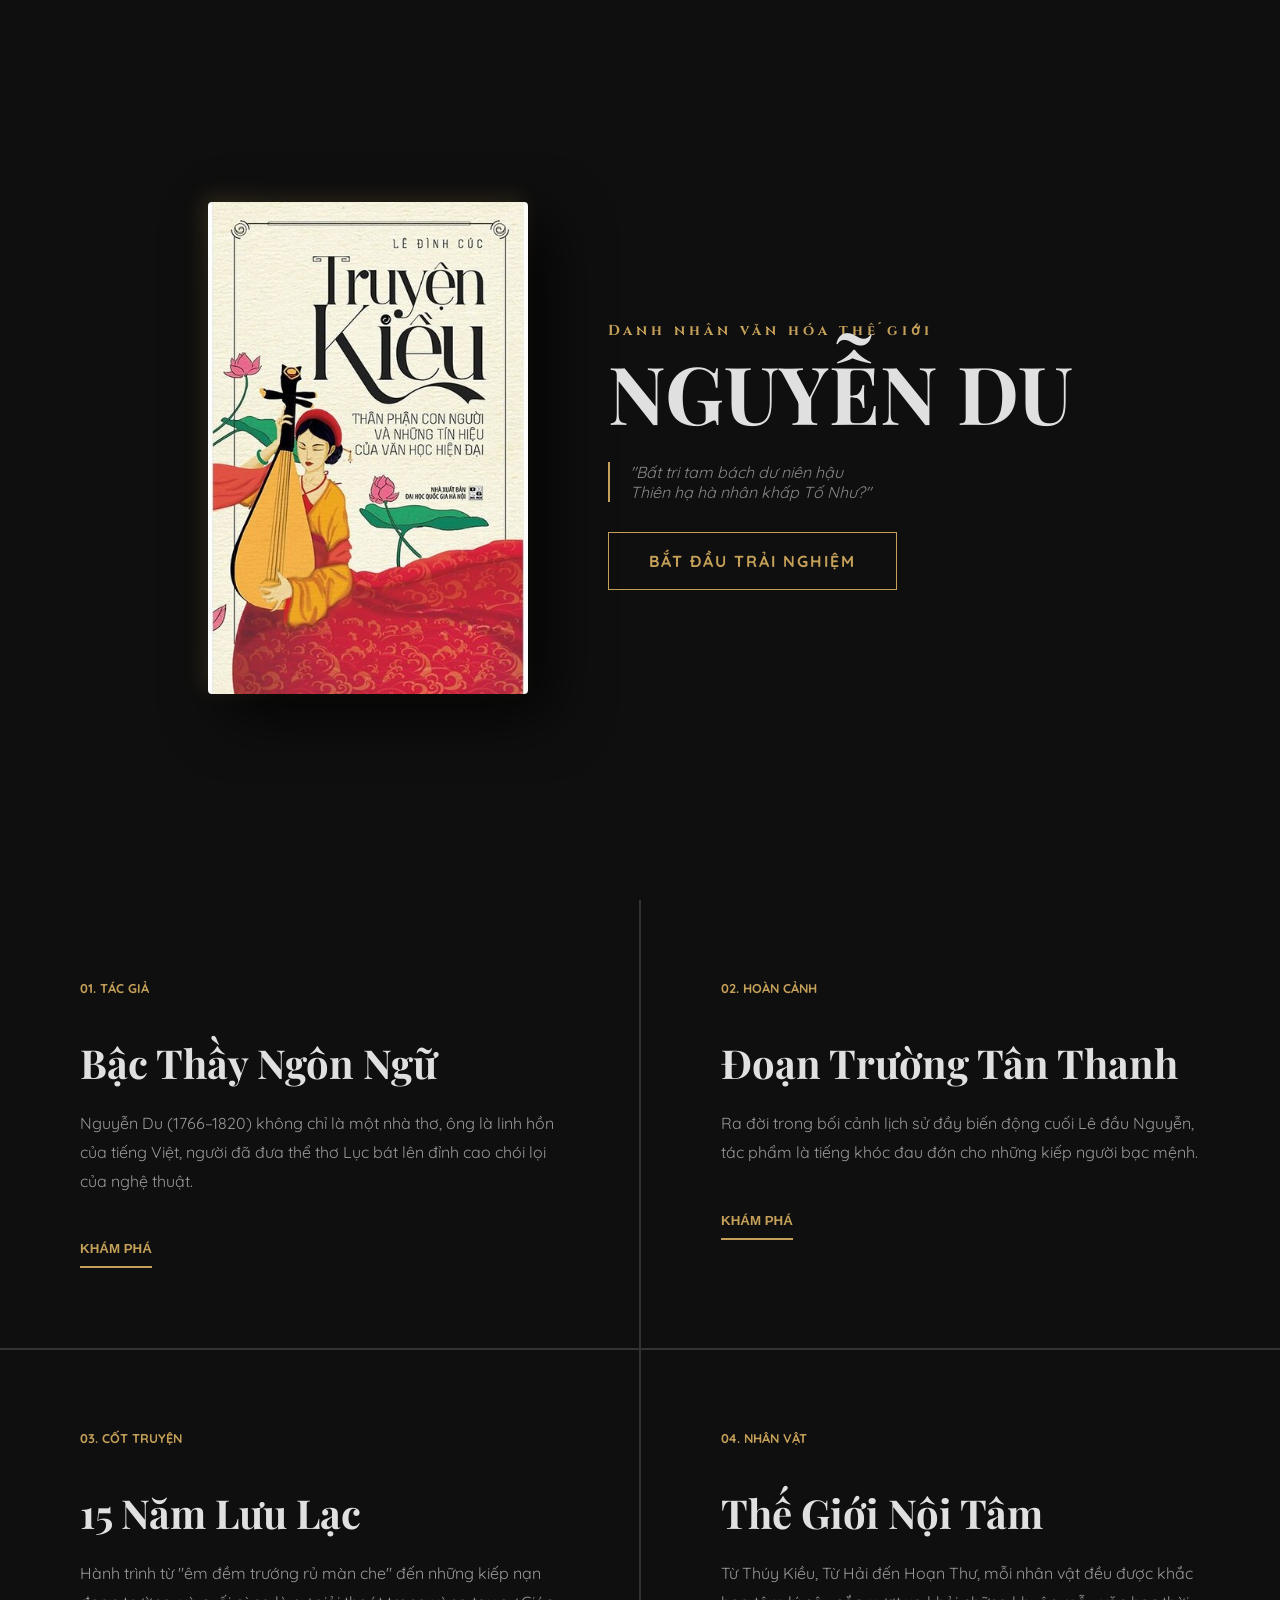
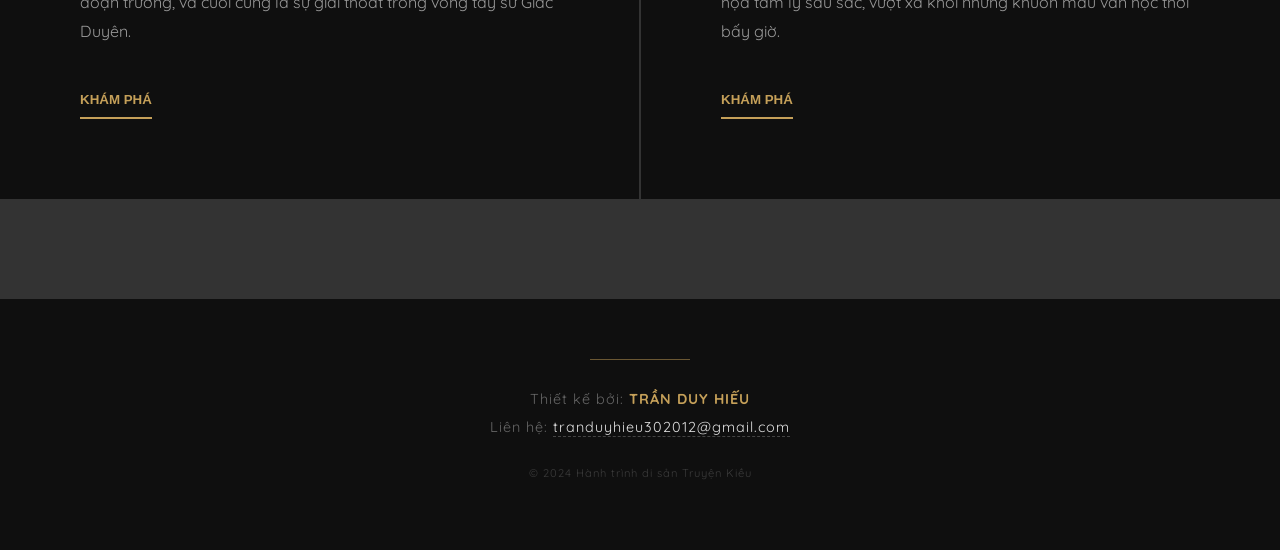
==== index.html @ c2251352 "Add files via upload" ====
<!DOCTYPE html>
<html lang="vi">
<head>
    <meta charset="UTF-8">
    <meta name="viewport" content="width=device-width, initial-scale=1.0">
    <title>Đại Thi Hào Nguyễn Du | Kiệt Tác Truyện Kiều</title>
    <link rel="stylesheet" href="style.css">
    <link href="https://fonts.googleapis.com/css2?family=Cinzel:wght@700&family=Quicksand:wght@300;500&family=Playfair+Display:ital,wght@0,400;1,700&display=swap" rel="stylesheet">
</head>
<body>

    <section class="hero">
        <div class="overlay"></div>
        <div class="bg-landscape"></div>
        
        <div class="hero-container">
            <div class="book-side">
                <div class="book-wrapper">
                    <img src="images/truyen-kieu-than-phan-con-nguoi-va-nhung-tin-hieu.jpg" alt="Bìa Truyện Kiều" class="main-cover">
                </div>
            </div>
            
            <div class="text-side">
                <h2 class="sub-title">Danh nhân văn hóa thế giới</h2>
                <h1 class="main-name">NGUYỄN DU</h1>
                <p class="quote">"Bất tri tam bách dư niên hậu<br>Thiên hạ hà nhân khấp Tố Như?"</p>
                <a href="#explore" class="cta-button">BẮT ĐẦU TRẢI NGHIỆM</a>
            </div>
        </div>
    </section>

    <main class="content-grid" id="explore">
        <div class="info-box" data-aos="fade-up">
            <div class="box-header">01. TÁC GIẢ</div>
            <h3>Bậc Thầy Ngôn Ngữ</h3>
            <p>Nguyễn Du (1766–1820) không chỉ là một nhà thơ, ông là linh hồn của tiếng Việt, người đã đưa thể thơ Lục bát lên đỉnh cao chói lọi của nghệ thuật.</p>
            <button onclick="window.location.href='tg.html'" class="btn-more">KHÁM PHÁ</button>
        </div>

        <div class="info-box" data-aos="fade-up">
            <div class="box-header">02. HOÀN CẢNH</div>
            <h3>Đoạn Trường Tân Thanh</h3>
            <p>Ra đời trong bối cảnh lịch sử đầy biến động cuối Lê đầu Nguyễn, tác phẩm là tiếng khóc đau đớn cho những kiếp người bạc mệnh.</p>
            <button onclick="window.location.href='st.html'" class="btn-more">KHÁM PHÁ</button> <!-- Sáng tác -->
        </div>

        <div class="info-box" data-aos="fade-up">
            <div class="box-header">03. CỐT TRUYỆN</div>
            <h3>15 Năm Lưu Lạc</h3>
            <p>Hành trình từ "êm đềm trướng rủ màn che" đến những kiếp nạn đoạn trường, và cuối cùng là sự giải thoát trong vòng tay sư Giác Duyên.</p>
            <button onclick="window.location.href='ct.html'" class="btn-more">KHÁM PHÁ</button> <!-- Cốt truyện -->
        </div>

        <div class="info-box" data-aos="fade-up">
            <div class="box-header">04. NHÂN VẬT</div>
            <h3>Thế Giới Nội Tâm</h3>
            <p>Từ Thúy Kiều, Từ Hải đến Hoạn Thư, mỗi nhân vật đều được khắc họa tâm lý sâu sắc, vượt xa khỏi những khuôn mẫu văn học thời bấy giờ.</p>
            <button onclick="window.location.href='nv.html'" class="btn-more">KHÁM PHÁ</button> <!-- Nhân vật -->
        </div>
    </main>
        <!-- PHẦN CHÂN TRANG MỚI THÊM -->
        <footer class="site-footer">
            <div class="footer-line"></div>
            <div class="footer-content">
                <p class="design-by">Thiết kế bởi: <span>Trần Duy Hiếu</span></p>
                <p class="contact-email">Liên hệ: <a href="tranduyhieu302012@gmail.com">tranduyhieu302012@gmail.com</a></p>
                <p class="copyright">© 2024 Hành trình di sản Truyện Kiều</p>
            </div>
        </footer>
    <script src="script.js"></script>
</body>
</html>
---- style.css ----
:root {
    --gold: #c5a059;
    --dark: #0f0f0f;
    --gray: #1a1a1a;
    --text: #e0e0e0;
}

body {
    margin: 0;
    background-color: var(--dark);
    color: var(--text);
    font-family: 'Quicksand', sans-serif;
    overflow-x: hidden;
}

/* --- HERO SECTION --- */
.hero {
    height: 100vh;
    position: relative;
    display: flex;
    align-items: center;
    justify-content: center;
}

.bg-landscape {
    position: absolute;
    top: 0; left: 0; width: 100%; height: 100%;
    background: url('https://images.unsplash.com/photo-1470770841072-f978cf4d019e?q=80&w=2070') center/cover;
    filter: blur(10px) grayscale(50%);
    opacity: 0.4;
    z-index: -2;
}

.overlay {
    position: absolute;
    top: 0; left: 0; width: 100%; height: 100%;
    background: radial-gradient(circle, transparent, var(--dark));
    z-index: -1;
}

.hero-container {
    display: flex;
    align-items: center;
    gap: 80px;
    max-width: 1200px;
    padding: 0 40px;
}

.main-cover {
    width: 320px;
    border-radius: 4px;
    box-shadow: 20px 20px 60px rgba(0,0,0,0.8), 
                -5px -5px 20px rgba(197, 160, 89, 0.2);
    transition: 0.6s cubic-bezier(0.23, 1, 0.32, 1);
}

.main-cover:hover {
    transform: translateY(-20px) rotateY(-10deg);
}

.sub-title {
    font-family: 'Cinzel', serif;
    color: var(--gold);
    letter-spacing: 4px;
    font-size: 0.9rem;
}

.main-name {
    font-family: 'Playfair Display', serif;
    font-size: 5rem;
    margin: 10px 0;
    line-height: 1;
}

.quote {
    font-style: italic;
    color: #888;
    border-left: 2px solid var(--gold);
    padding-left: 20px;
    margin: 30px 0;
}

.cta-button {
    display: inline-block;
    padding: 18px 40px;
    border: 1px solid var(--gold);
    color: var(--gold);
    text-decoration: none;
    letter-spacing: 2px;
    font-weight: bold;
    transition: 0.4s;
}

.cta-button:hover {
    background: var(--gold);
    color: var(--dark);
    box-shadow: 0 0 30px rgba(197, 160, 89, 0.4);
}

/* --- GRID CONTENT --- */
.content-grid {
    display: grid;
    grid-template-columns: repeat(2, 1fr);
    gap: 2px; /* Tạo đường kẻ mảnh giữa các ô */
    background-color: #333;
    padding-bottom: 100px;
}

.info-box {
    background-color: var(--dark);
    padding: 80px;
    transition: 0.5s;
    opacity: 0;
    transform: translateY(30px);
}

.info-box:hover {
    background-color: var(--gray);
}

.box-header {
    color: var(--gold);
    font-size: 0.8rem;
    font-weight: bold;
    margin-bottom: 20px;
}

.info-box h3 {
    font-family: 'Playfair Display', serif;
    font-size: 2.5rem;
    margin-bottom: 20px;
}

.info-box p {
    color: #999;
    line-height: 1.8;
}

.btn-more {
    background: none;
    border: none;
    border-bottom: 2px solid var(--gold);
    color: var(--gold);
    padding: 10px 0;
    cursor: pointer;
    font-weight: bold;
    margin-top: 20px;
}

@media (max-width: 900px) {
    .hero-container { flex-direction: column; text-align: center; }
    .main-name { font-size: 3rem; }
    .content-grid { grid-template-columns: 1fr; }
    .info-box { padding: 40px; }
}
/* --- FOOTER SECTION --- */
.site-footer {
    background-color: var(--dark);
    padding: 60px 20px;
    text-align: center;
    position: relative;
}

.footer-line {
    width: 100px;
    height: 1px;
    background-color: var(--gold);
    margin: 0 auto 30px;
    opacity: 0.5;
}

.footer-content p {
    margin: 10px 0;
    font-size: 0.9rem;
    letter-spacing: 1px;
    color: #666;
}

.design-by span {
    color: var(--gold);
    font-weight: bold;
    text-transform: uppercase;
}

.contact-email a {
    color: var(--text);
    text-decoration: none;
    transition: 0.3s;
    border-bottom: 1px dashed #444;
}

.contact-email a:hover {
    color: var(--gold);
    border-bottom-color: var(--gold);
}

.copyright {
    font-size: 0.7rem !important;
    margin-top: 30px !important;
    opacity: 0.5;
}

/* Hiệu ứng mượt cho footer khi cuộn xuống */
.site-footer {
    opacity: 0;
    transform: translateY(20px);
    transition: 0.8s ease-out;
}

.site-footer.show {
    opacity: 1;
    transform: translateY(0);
}
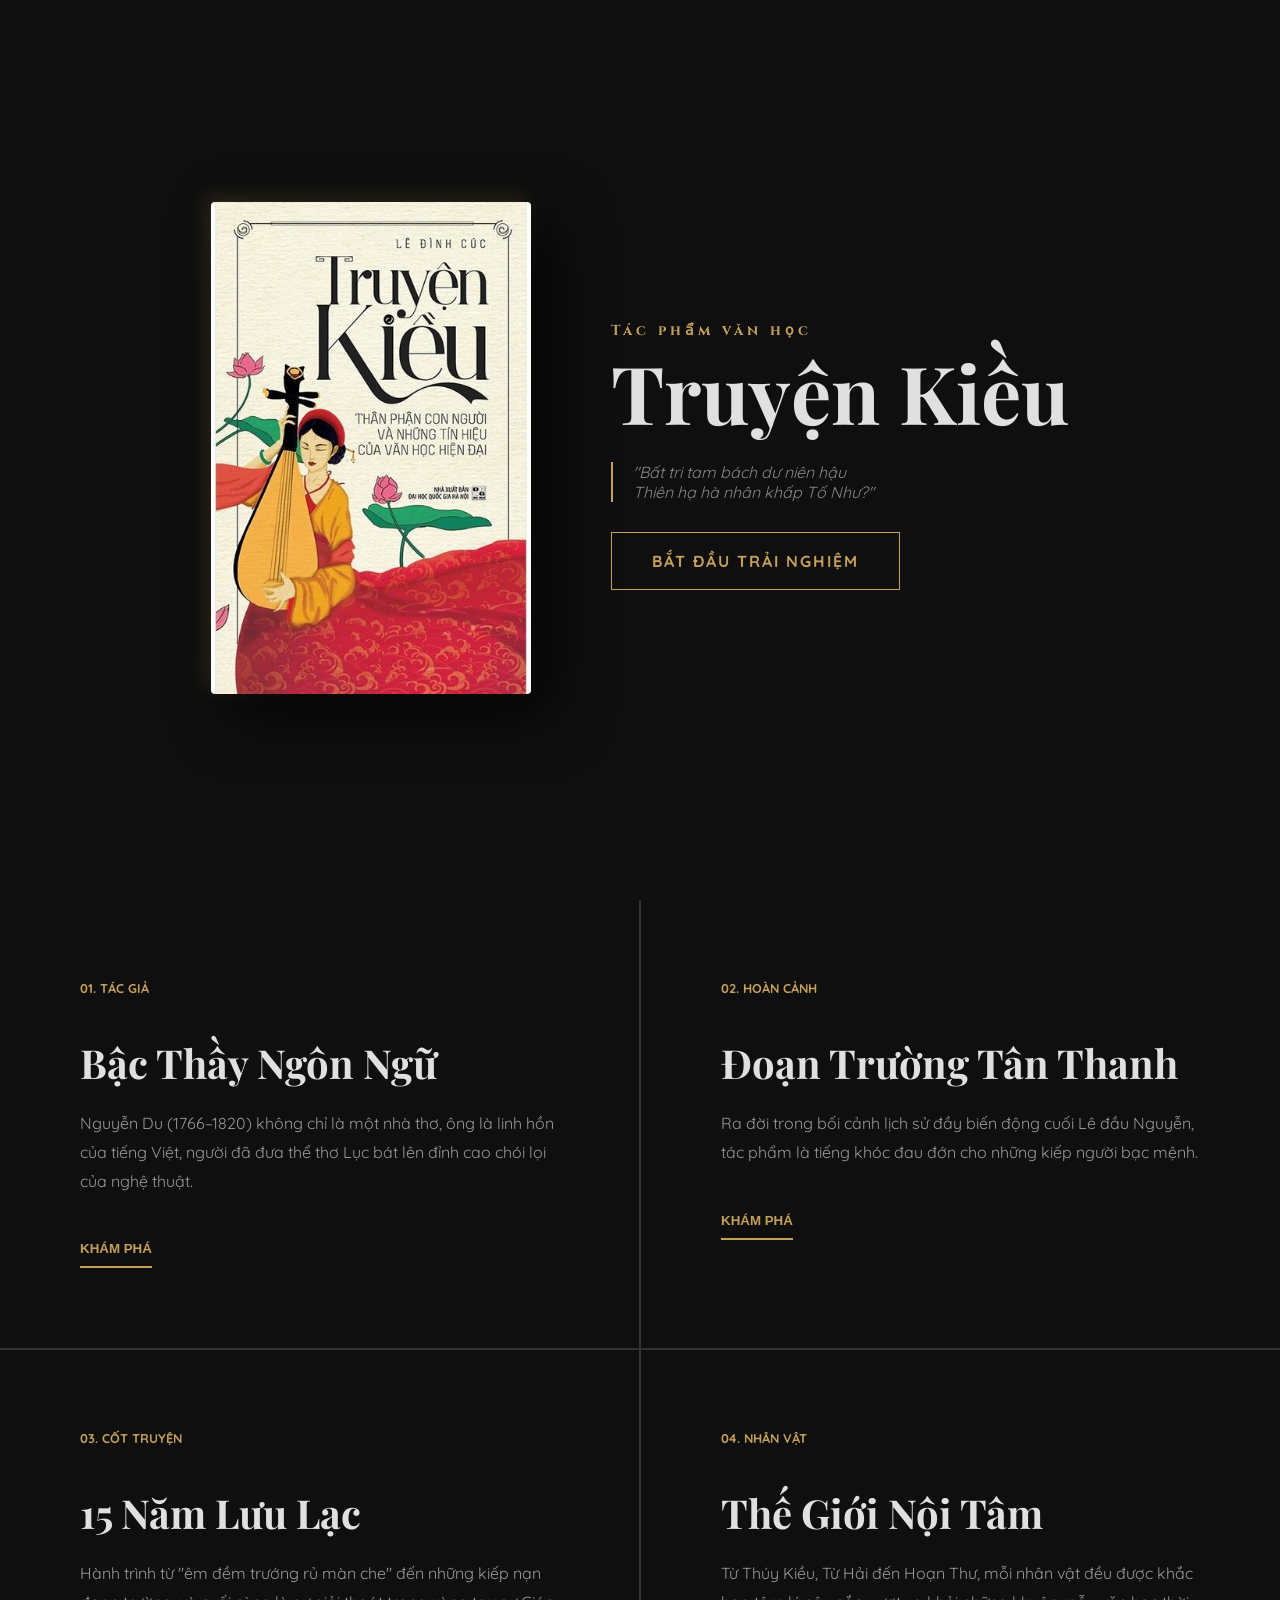
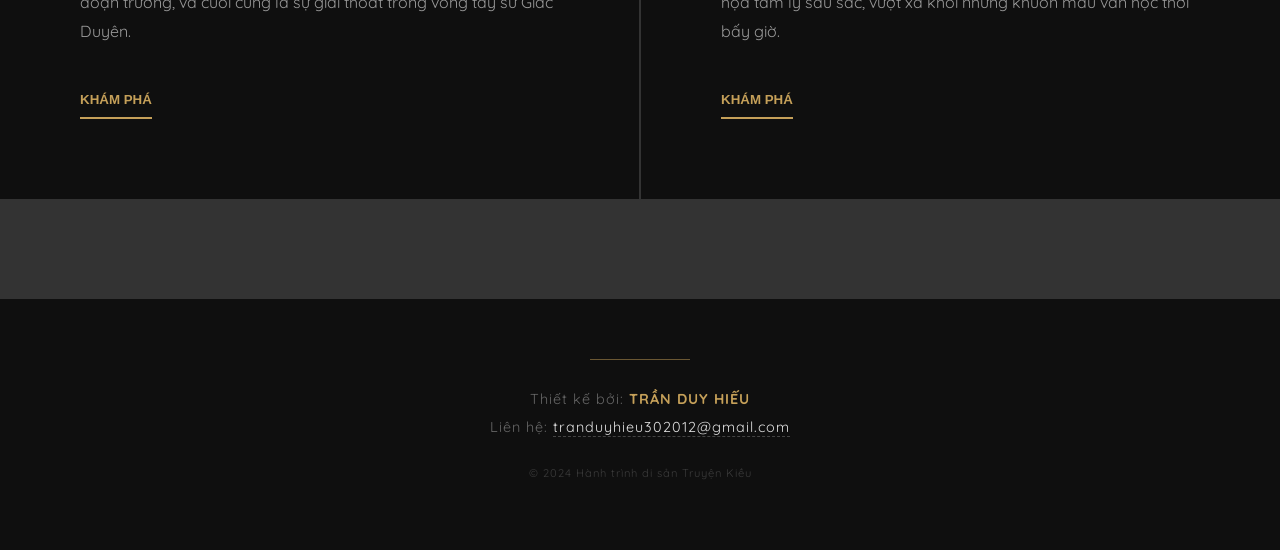
==== commit 0987a5bc: "Update index.html" ====
--- a/index.html
+++ b/index.html
@@ -21,8 +21,8 @@
             </div>
             
             <div class="text-side">
-                <h2 class="sub-title">Danh nhân văn hóa thế giới</h2>
-                <h1 class="main-name">NGUYỄN DU</h1>
+                <h2 class="sub-title">Tác phẩm văn học</h2>
+                <h1 class="main-name">Truyện Kiều</h1>
                 <p class="quote">"Bất tri tam bách dư niên hậu<br>Thiên hạ hà nhân khấp Tố Như?"</p>
                 <a href="#explore" class="cta-button">BẮT ĐẦU TRẢI NGHIỆM</a>
             </div>
@@ -69,4 +69,4 @@
         </footer>
     <script src="script.js"></script>
 </body>
-</html>+</html>
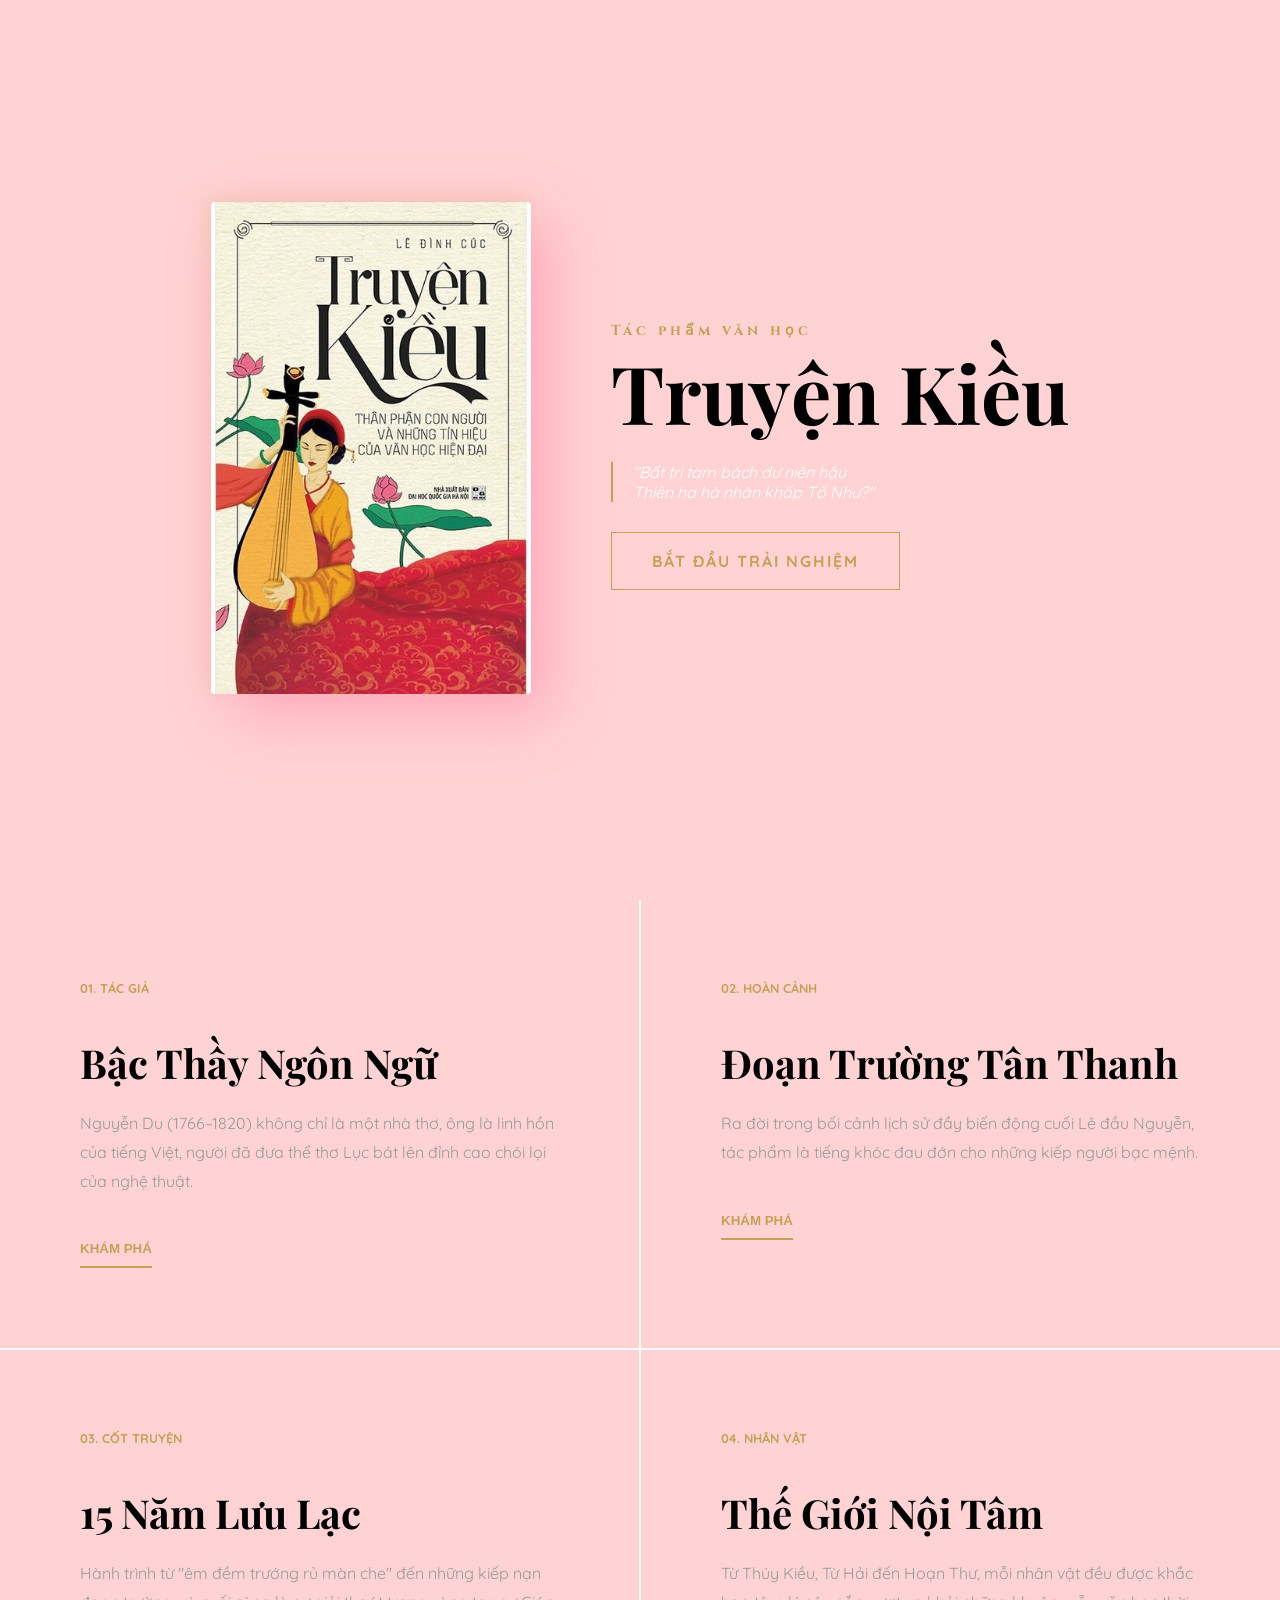
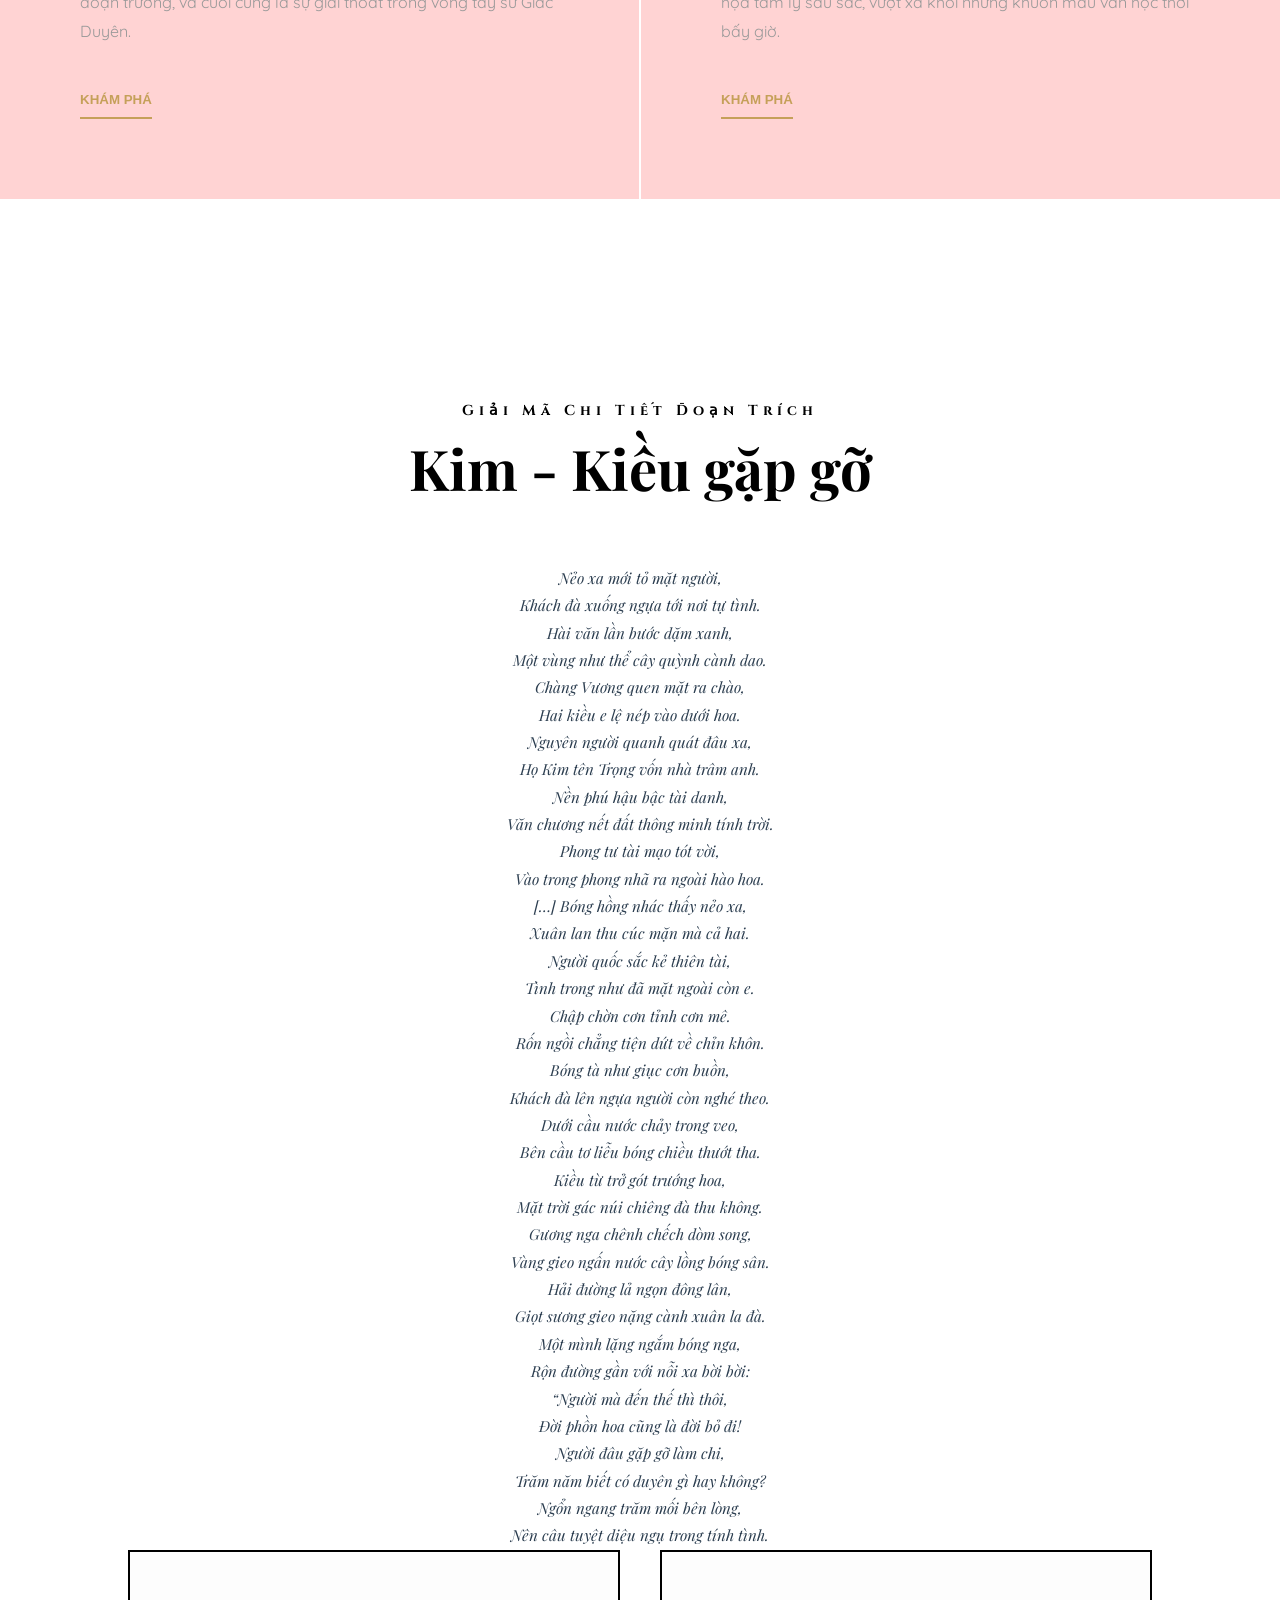
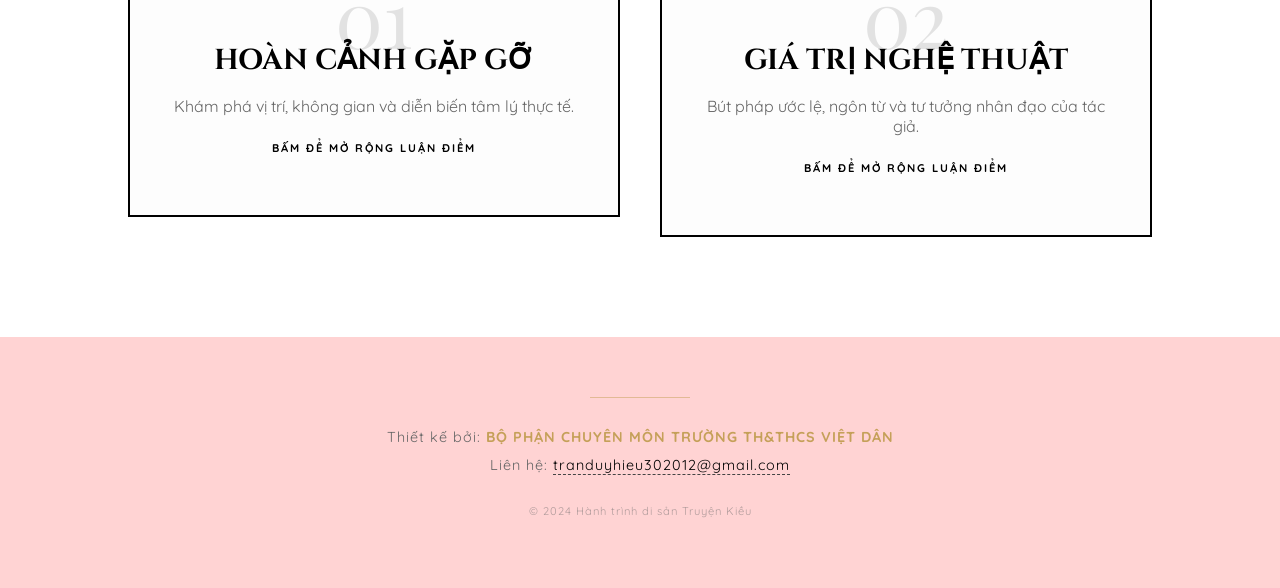
==== commit f4416878: "Add files via upload" ====
--- a/index.html
+++ b/index.html
@@ -15,8 +15,61 @@
         
         <div class="hero-container">
             <div class="book-side">
-                <div class="book-wrapper">
+                <div class="book-wrapper" onclick="showPoem()">
                     <img src="images/truyen-kieu-than-phan-con-nguoi-va-nhung-tin-hieu.jpg" alt="Bìa Truyện Kiều" class="main-cover">
+                    
+                    <!-- Ô thơ hiện ra khi click -->
+                    <div id="poem-popup" class="poem-popup">
+                        <div class="poem-content">
+                            <span class="close-btn">&times;</span>
+                            
+                            <!-- File âm thanh của bạn -->
+                            <audio id="kiều-audio" src="kim-kieu.mp3"></audio>
+                            <h2 class="poem-main-title">Kim - Kiều gặp gỡ</h2>
+                            <section class="poem-section">
+                                <div id="poem-text-container">
+                                    <span class="poem-line" data-time="0">Nẻo xa mới tỏ mặt người,</span><br>
+                                    <span class="poem-line" data-time="2">Khách đà xuống ngựa tới nơi tự tình.</span><br>
+                                    <span class="poem-line" data-time="4">Hài văn lần bước dặm xanh,</span><br>
+                                    <span class="poem-line" data-time="6">Một vùng như thể cây quỳnh cành dao.</span><br>
+                                    <span class="poem-line" data-time="8">Chàng Vương quen mặt ra chào,</span><br>
+                                    <span class="poem-line" data-time="10">Hai kiều e lệ nép vào dưới hoa.</span><br>
+                                    <span class="poem-line" data-time="12">Nguyên người quanh quát đâu xa,</span><br>
+                                    <span class="poem-line" data-time="14">Họ Kim tên Trọng vốn nhà trâm anh.</span><br>
+                                    <span class="poem-line" data-time="16">Nền phú hậu bậc tài danh,</span><br>
+                                    <span class="poem-line" data-time="18">Văn chương nết đất thông minh tính trời.</span><br>
+                                    <span class="poem-line" data-time="20">Phong tư tài mạo tót vời,</span><br>
+                                    <span class="poem-line" data-time="22">Vào trong phong nhã ra ngoài hào hoa.</span><br>
+                                    <span class="poem-line" data-time="24">[…] Bóng hồng nhác thấy nẻo xa,</span><br>
+                                    <span class="poem-line" data-time="26">Xuân lan thu cúc mặn mà cả hai.</span><br>
+                                    <span class="poem-line" data-time="28">Người quốc sắc kẻ thiên tài,</span><br>
+                                    <span class="poem-line" data-time="30">Tình trong như đã mặt ngoài còn e.</span><br>
+                                    <span class="poem-line" data-time="32">Chập chờn cơn tỉnh cơn mê.</span><br>
+                                    <span class="poem-line" data-time="34">Rốn ngồi chẳng tiện dứt về chỉn khôn.</span><br>
+                                    <span class="poem-line" data-time="36">Bóng tà như giục cơn buồn,</span><br>
+                                    <span class="poem-line" data-time="38">Khách đà lên ngựa người còn nghé theo.</span><br>
+                                    <span class="poem-line" data-time="40">Dưới cầu nước chảy trong veo,</span><br>
+                                    <span class="poem-line" data-time="42">Bên cầu tơ liễu bóng chiều thướt tha.</span><br>
+                                    <span class="poem-line" data-time="44">Kiều từ trở gót trướng hoa,</span><br>
+                                    <span class="poem-line" data-time="46">Mặt trời gác núi chiêng đà thu không.</span><br>
+                                    <span class="poem-line" data-time="48">Gương nga chênh chếch dòm song,</span><br>
+                                    <span class="poem-line" data-time="50">Vàng gieo ngấn nước cây lồng bóng sân.</span><br>
+                                    <span class="poem-line" data-time="52">Hải đường lả ngọn đông lân,</span><br>
+                                    <span class="poem-line" data-time="54">Giọt sương gieo nặng cành xuân la đà.</span><br>
+                                    <span class="poem-line" data-time="56">Một mình lặng ngắm bóng nga,</span><br>
+                                    <span class="poem-line" data-time="58">Rộn đường gần với nỗi xa bời bời:</span><br>
+                                    <span class="poem-line" data-time="60">“Người mà đến thế thì thôi,</span><br>
+                                    <span class="poem-line" data-time="62">Đời phồn hoa cũng là đời bỏ đi!</span><br>
+                                    <span class="poem-line" data-time="64">Người đâu gặp gỡ làm chi,</span><br>
+                                    <span class="poem-line" data-time="66">Trăm năm biết có duyên gì hay không?</span><br>
+                                    <span class="poem-line" data-time="68">Ngổn ngang trăm mối bên lòng,</span><br>
+                                    <span class="poem-line" data-time="70">Nên câu tuyệt diệu ngụ trong tính tình.</span>
+                                </div>
+                            </section>
+                            
+                            <button id="btn-play-audio" class="btn-audio">▶️ NGHE NGÂM THƠ</button>
+                        </div>
+                    </div>
                 </div>
             </div>
             
@@ -58,15 +111,114 @@
             <button onclick="window.location.href='nv.html'" class="btn-more">KHÁM PHÁ</button> <!-- Nhân vật -->
         </div>
     </main>
+    <section class="mega-analysis">
+        <div class="analysis-header">
+            <span class="sub-title">Giải Mã Chi Tiết Đoạn Trích</span>
+            <h2 class="main-title">Kim - Kiều gặp gỡ</h2>
+        </div>
+        <section class="poem-container">
+            <div class="poem-content">
+                Nẻo xa mới tỏ mặt người,<br>
+                Khách đà xuống ngựa tới nơi tự tình.<br>
+                Hài văn lần bước dặm xanh,<br>
+                Một vùng như thể cây quỳnh cành dao.<br>
+                Chàng Vương quen mặt ra chào,<br>
+                Hai kiều e lệ nép vào dưới hoa.<br>
+                Nguyên người quanh quát đâu xa,<br>
+                Họ Kim tên Trọng vốn nhà trâm anh.<br>
+                Nền phú hậu bậc tài danh,<br>
+                Văn chương nết đất thông minh tính trời.<br>
+                Phong tư tài mạo tót vời,<br>
+                Vào trong phong nhã ra ngoài hào hoa.<br>
+                […] Bóng hồng nhác thấy nẻo xa,<br>
+                Xuân lan thu cúc mặn mà cả hai.<br>
+                Người quốc sắc kẻ thiên tài,<br>
+                Tình trong như đã mặt ngoài còn e.<br>
+                Chập chờn cơn tỉnh cơn mê.<br>
+                Rốn ngồi chẳng tiện dứt về chỉn khôn.<br>
+                Bóng tà như giục cơn buồn,<br>
+                Khách đà lên ngựa người còn nghé theo.<br>
+                Dưới cầu nước chảy trong veo,<br>
+                Bên cầu tơ liễu bóng chiều thướt tha.<br>
+                Kiều từ trở gót trướng hoa,<br>
+                Mặt trời gác núi chiêng đà thu không.<br>
+                Gương nga chênh chếch dòm song,<br>
+                Vàng gieo ngấn nước cây lồng bóng sân.<br>
+                Hải đường lả ngọn đông lân,<br>
+                Giọt sương gieo nặng cành xuân la đà.<br>
+                Một mình lặng ngắm bóng nga,<br>
+                Rộn đường gần với nỗi xa bời bời:<br>
+                “Người mà đến thế thì thôi,<br>
+                Đời phồn hoa cũng là đời bỏ đi!<br>
+                Người đâu gặp gỡ làm chi,<br>
+                Trăm năm biết có duyên gì hay không?<br>
+                Ngổn ngang trăm mối bên lòng,<br>
+                Nên câu tuyệt diệu ngụ trong tính tình.
+            </div>
+        </section>
+        <div class="sync-grid-mega">
+            <div class="mega-card" onclick="toggleAnalysis('context')">
+                <div class="card-visual">
+                    <div class="number-bg">01</div>
+                    <h3>HOÀN CẢNH GẶP GỠ</h3>
+                    <p>Khám phá vị trí, không gian và diễn biến tâm lý thực tế.</p>
+                    <div class="click-hint">BẤM ĐỂ MỞ RỘNG LUẬN ĐIỂM</div>
+                </div>
+                
+                <div id="mega-context" class="card-expand">
+                    <div class="expand-inner">
+                        <div class="analysis-point">
+                            <h4>1.1. Vị trí chiến lược trong cốt truyện</h4>
+                            <p>Nằm ở phần đầu "Gặp gỡ và đính ước". Đây là điểm khởi đầu cho chuỗi bi kịch 15 năm lưu lạc, nơi tình yêu vừa chớm nở đã mang theo những dự cảm chia lìa.</p>
+                        </div>
+                        <div class="analysis-point">
+                            <h4>1.2. Không gian "Tả cảnh ngụ tình"</h4>
+                            <p>Buổi chiều tà với "tơ liễu bóng chiều thướt tha". Cảnh vật không chỉ là thiên nhiên mà là nhân hóa của sự vương vấn, báo hiệu một tương lai mỏng manh như cành liễu trước gió.</p>
+                        </div>
+                        <div class="analysis-point">
+                            <h4>1.3. Cuộc hội ngộ định mệnh</h4>
+                            <p>Sự xuất hiện của Kim Trọng ("Hài văn lần bước dặm xanh") tạo nên sự tương phản với vẻ e lệ của chị em Kiều ("Nép vào dưới hoa"). Đó là khoảnh khắc của sự giao thoa giữa "quốc sắc" và "thiên tài".</p>
+                        </div>
+                    </div>
+                </div>
+            </div>
+
+            <div class="mega-card" onclick="toggleAnalysis('art')">
+                <div class="card-visual">
+                    <div class="number-bg">02</div>
+                    <h3>GIÁ TRỊ NGHỆ THUẬT</h3>
+                    <p>Bút pháp ước lệ, ngôn từ và tư tưởng nhân đạo của tác giả.</p>
+                    <div class="click-hint">BẤM ĐỂ MỞ RỘNG LUẬN ĐIỂM</div>
+                </div>
+
+                <div id="mega-art" class="card-expand">
+                    <div class="expand-inner">
+                        <div class="analysis-point">
+                            <h4>2.1. Bút pháp Ước lệ Tượng trưng</h4>
+                            <p>Nguyễn Du dùng "Cây quỳnh cành dao", "Xuân lan thu cúc" để miêu tả nhân vật. Cách dùng từ ngữ đắt giá này không chỉ tả vẻ đẹp mà còn tôn vinh nhân phẩm cao quý của họ.</p>
+                        </div>
+                        <div class="analysis-point">
+                            <h4>2.2. Ngôn ngữ Nội tâm & Tu từ</h4>
+                            <p>Câu hỏi "Trăm năm biết có duyên gì hay không?" là đỉnh cao của nghệ thuật khắc họa tâm lý. Kiều không chỉ yêu, nàng còn lo âu cho số phận, thể hiện tư duy vượt thời đại.</p>
+                        </div>
+                        <div class="analysis-point">
+                            <h4>2.3. Nhịp điệu Lục bát bậc thầy</h4>
+                            <p>Cách ngắt nhịp uyển chuyển tạo nên nhạc điệu du dương, khiến đoạn trích như một bản nhạc giao hưởng về tình yêu, đồng thời giữ vững hồn cốt của văn hóa dân tộc Việt Nam.</p>
+                        </div>
+                    </div>
+                </div>
+            </div>
+        </div>
+    </section>
         <!-- PHẦN CHÂN TRANG MỚI THÊM -->
         <footer class="site-footer">
             <div class="footer-line"></div>
             <div class="footer-content">
-                <p class="design-by">Thiết kế bởi: <span>Trần Duy Hiếu</span></p>
+                <p class="design-by">Thiết kế bởi: <span>Bộ Phận Chuyên Môn Trường TH&THCS Việt Dân</span></p>
                 <p class="contact-email">Liên hệ: <a href="tranduyhieu302012@gmail.com">tranduyhieu302012@gmail.com</a></p>
                 <p class="copyright">© 2024 Hành trình di sản Truyện Kiều</p>
             </div>
         </footer>
     <script src="script.js"></script>
 </body>
-</html>
+</html>
--- a/style.css
+++ b/style.css
@@ -1,8 +1,8 @@
 :root {
     --gold: #c5a059;
-    --dark: #0f0f0f;
-    --gray: #1a1a1a;
-    --text: #e0e0e0;
+    --dark: #ffd3d3;
+    --gray: #ffe6e6;
+    --text: #000000;
 }
 
 body {
@@ -49,7 +49,7 @@
 .main-cover {
     width: 320px;
     border-radius: 4px;
-    box-shadow: 20px 20px 60px rgba(0,0,0,0.8), 
+    box-shadow: 20px 20px 60px rgba(255, 159, 183, 0.8), 
                 -5px -5px 20px rgba(197, 160, 89, 0.2);
     transition: 0.6s cubic-bezier(0.23, 1, 0.32, 1);
 }
@@ -74,7 +74,7 @@
 
 .quote {
     font-style: italic;
-    color: #888;
+    color: #ffffff;
     border-left: 2px solid var(--gold);
     padding-left: 20px;
     margin: 30px 0;
@@ -102,7 +102,7 @@
     display: grid;
     grid-template-columns: repeat(2, 1fr);
     gap: 2px; /* Tạo đường kẻ mảnh giữa các ô */
-    background-color: #333;
+    background-color: #ffffff;
     padding-bottom: 100px;
 }
 
@@ -210,4 +210,212 @@
 .site-footer.show {
     opacity: 1;
     transform: translateY(0);
-}+}
+/* Container ảnh bìa cần có position relative */
+.book-wrapper {
+    position: relative;
+    cursor: pointer;
+}
+
+/* Ẩn ô thơ mặc định */
+.poem-popup {
+    display: none; 
+    position: absolute;
+    top: 50%;
+    left: 50%;
+    transform: translate(-50%, -50%);
+    width: 320px;
+    background: rgba(255, 255, 255, 0.95);
+    padding: 25px;
+    border-radius: 5px;
+    box-shadow: 0 15px 35px rgba(0,0,0,0.4);
+    z-index: 100;
+    border: 1px solid #d4af37; /* Màu vàng đồng nhẹ */
+}
+
+/* Nội dung chữ trong ô thơ */
+.poem-content {
+    font-family: 'Playfair Display', serif;
+    font-style: italic;
+    color: #2c3e50;
+    line-height: 1.8;
+    font-size: 0.95rem;
+    text-align: center;
+}
+
+/* Nút đóng ô thơ */
+.close-btn {
+    position: absolute;
+    top: 5px;
+    right: 10px;
+    font-size: 20px;
+    color: #888;
+    cursor: pointer;
+}
+
+/* Hiệu ứng khi hiện lên */
+.show-poem {
+    display: block !important;
+    animation: fadeInScale 0.4s ease-out;
+}
+
+@keyframes fadeInScale {
+    from { opacity: 0; transform: translate(-50%, -50%) scale(0.8); }
+    to { opacity: 1; transform: translate(-50%, -50%) scale(1); }
+}
+.poem-line.speaking {
+    color: #e67e22;
+    font-weight: bold;
+    text-shadow: 0 0 5px rgba(230, 126, 34, 0.3);
+    transition: all 0.1s ease;
+}
+/* 1. Làm cho khung popup to lên */
+.poem-popup {
+    display: none; /* Giữ nguyên để JS điều khiển */
+    position: fixed;
+    top: 50%;
+    left: 50%;
+    transform: translate(-50%, -50%);
+    width: 80vw;         /* Tăng chiều rộng lên 80% màn hình */
+    max-width: 900px;    /* Chiều rộng tối đa */
+    height: 85vh;        /* Tăng chiều cao lên 85% màn hình */
+    background: #fffafa; /* Màu nền giấy cổ */
+    z-index: 1000;
+    padding: 40px;
+    border: 2px solid #000;
+    box-shadow: 0 20px 50px rgba(0,0,0,0.5);
+    border-radius: 8px;
+    overflow: hidden;    /* Để bo góc không bị nội dung tràn ra */
+}
+
+/* 2. Tùy chỉnh phần nội dung bên trong để có thể cuộn */
+.poem-content {
+    height: 100%;
+    display: flex;
+    flex-direction: column;
+    position: relative;
+}
+
+/* 3. Khung chứa chữ thơ (có thanh cuộn) */
+.poem-section {
+    flex-grow: 1;        /* Chiếm hết không gian còn lại */
+    overflow-y: auto;    /* Hiện thanh cuộn khi thơ dài */
+    padding: 20px;
+    margin-bottom: 20px;
+    scrollbar-width: thin; /* Thanh cuộn tinh tế cho Firefox */
+    scrollbar-color: #ffc7c7 #fff;
+}
+
+/* 4. Định dạng chữ thơ cho to và đẹp */
+#poem-text-container {
+    font-family: 'Playfair Display', serif;
+    font-size: 1.4rem;    /* Tăng cỡ chữ thơ */
+    line-height: 2.2;
+    text-align: center;
+}
+
+/* 5. Nút đóng cho to và dễ bấm */
+.close-btn {
+    position: absolute;
+    right: 0;
+    top: -10px;
+    font-size: 40px;
+    cursor: pointer;
+    color: #333;
+    transition: 0.3s;
+    z-index: 1001;
+}
+
+.close-btn:hover {
+    color: #ff4e89;
+}
+
+/* 6. Nút bấm nghe nhạc cố định ở dưới cùng */
+.btn-audio {
+    background: #000;
+    color: #fff;
+    padding: 15px 30px;
+    border: none;
+    font-family: 'Quicksand', sans-serif;
+    font-weight: bold;
+    cursor: pointer;
+    width: fit-content;
+    margin: 0 auto;
+    transition: 0.3s;
+}
+
+.btn-audio:hover {
+    background: #ff5d93;
+    transform: translateY(-3px);
+}
+
+/* Tùy chỉnh thanh cuộn cho trình duyệt Chrome/Safari */
+.poem-section::-webkit-scrollbar {
+    width: 6px;
+}
+.poem-section::-webkit-scrollbar-track {
+    background: #f1f1f1;
+}
+.poem-section::-webkit-scrollbar-thumb {
+    background: #ffc7c7;
+    border-radius: 10px;
+}
+.mega-analysis { padding: 100px 10%; background: #fff; }
+.analysis-header { text-align: center; margin-bottom: 60px; }
+.analysis-header .sub-title { color: var(--accent); letter-spacing: 5px; font-weight: bold; }
+.analysis-header .main-title { font-family: 'Playfair Display', serif; font-size: 3.5rem; margin-top: 10px; }
+
+.sync-grid-mega {
+    display: grid;
+    grid-template-columns: 1fr 1fr;
+    gap: 40px;
+    align-items: start;
+}
+
+.mega-card {
+    background: #fdfdfd;
+    border: 2px solid #000;
+    cursor: pointer;
+    transition: 0.4s;
+    overflow: hidden;
+}
+
+.card-visual {
+    padding: 60px 40px;
+    text-align: center;
+    position: relative;
+}
+
+.number-bg {
+    font-family: 'Playfair Display', serif;
+    font-size: 5rem;
+    position: absolute;
+    top: 10px; left: 50%;
+    transform: translateX(-50%);
+    opacity: 0.1;
+    color: var(--accent);
+}
+
+.mega-card h3 { font-family: 'Cinzel', serif; font-size: 1.8rem; margin-bottom: 15px; position: relative; }
+.mega-card p { font-family: 'Quicksand', sans-serif; color: #666; }
+.click-hint { margin-top: 25px; font-weight: bold; font-size: 0.7rem; letter-spacing: 2px; color: var(--accent); }
+
+/* Hiệu ứng mở rộng */
+.card-expand {
+    max-height: 0;
+    transition: max-height 0.8s cubic-bezier(0.4, 0, 0.2, 1);
+    background: #fff;
+    border-top: 0px solid #000;
+}
+
+.card-expand.active {
+    max-height: 1000px; /* Độ dài tùy ý */
+    border-top: 2px solid #000;
+}
+
+.expand-inner { padding: 40px; }
+.analysis-point { margin-bottom: 30px; border-left: 3px solid var(--accent); padding-left: 20px; }
+.analysis-point h4 { font-family: 'Playfair Display', serif; font-size: 1.2rem; margin-bottom: 10px; }
+.analysis-point p { font-size: 1rem; line-height: 1.8; color: #333; }
+
+.mega-card:hover { box-shadow: 20px 20px 0px var(--bg-main); transform: translate(-5px, -5px); }
